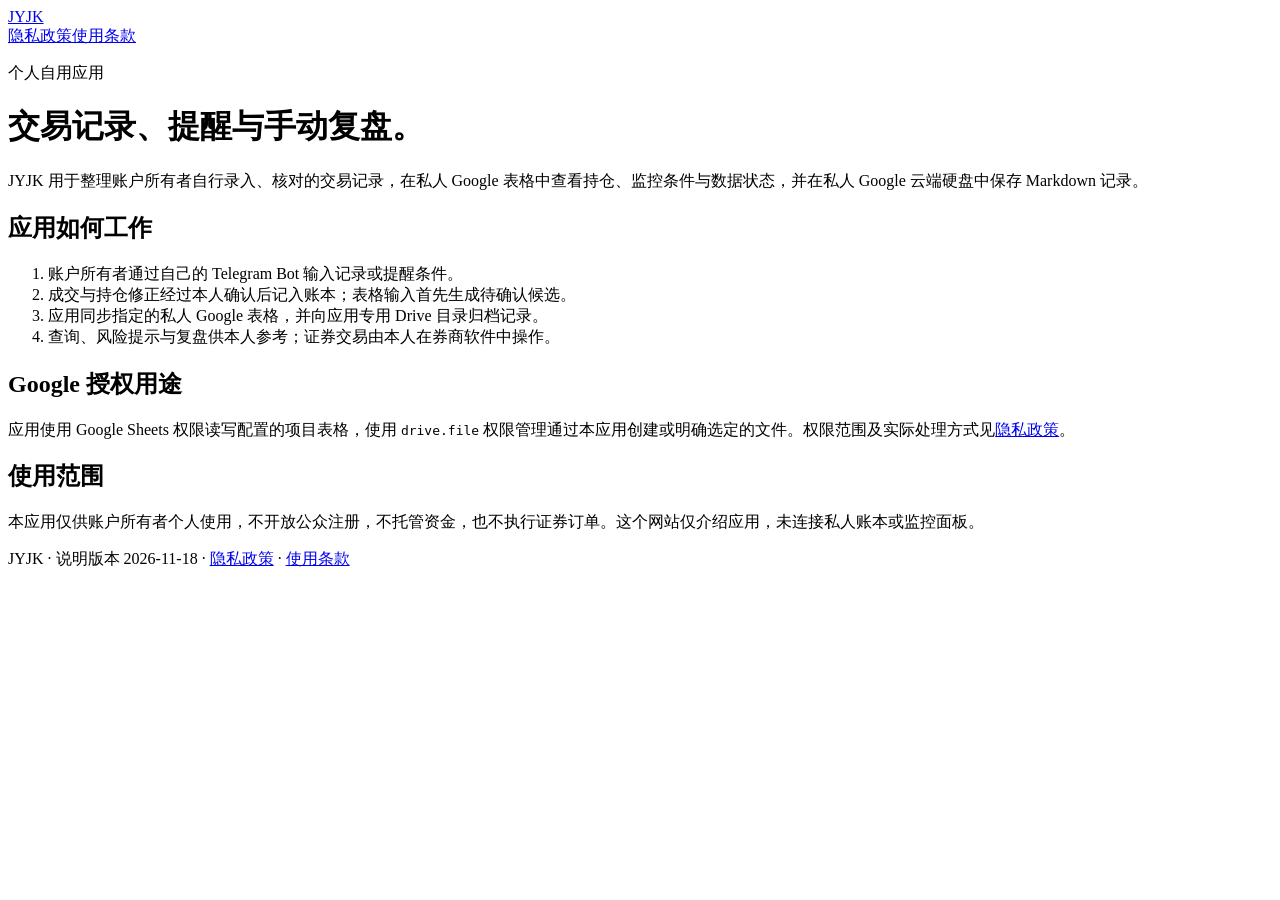
==== index.html @ 74f6f43c "Publish JYJK public application overview" ====
<!doctype html>
<html lang="zh-CN">
<meta charset="utf-8">
<meta name="viewport" content="width=device-width,initial-scale=1">
<title>JYJK · 个人交易记录与监控</title>
<link rel="stylesheet" href="style.css">
<header><a href="index.html" class="brand">JYJK</a><nav><a href="privacy.html">隐私政策</a><a href="terms.html">使用条款</a></nav></header>
<main>
<p class="eyebrow">个人自用应用</p>
<h1>交易记录、提醒与手动复盘。</h1>
<p class="lead">JYJK 用于整理账户所有者自行录入、核对的交易记录，在私人 Google 表格中查看持仓、监控条件与数据状态，并在私人 Google 云端硬盘中保存 Markdown 记录。</p>
<section><h2>应用如何工作</h2><ol><li>账户所有者通过自己的 Telegram Bot 输入记录或提醒条件。</li><li>成交与持仓修正经过本人确认后记入账本；表格输入首先生成待确认候选。</li><li>应用同步指定的私人 Google 表格，并向应用专用 Drive 目录归档记录。</li><li>查询、风险提示与复盘供本人参考；证券交易由本人在券商软件中操作。</li></ol></section>
<section><h2>Google 授权用途</h2><p>应用使用 Google Sheets 权限读写配置的项目表格，使用 <code>drive.file</code> 权限管理通过本应用创建或明确选定的文件。权限范围及实际处理方式见<a href="privacy.html">隐私政策</a>。</p></section>
<section><h2>使用范围</h2><p>本应用仅供账户所有者个人使用，不开放公众注册，不托管资金，也不执行证券订单。这个网站仅介绍应用，未连接私人账本或监控面板。</p></section>
<footer>JYJK · 说明版本 2026-11-18 · <a href="privacy.html">隐私政策</a> · <a href="terms.html">使用条款</a></footer>
</main>
</html>
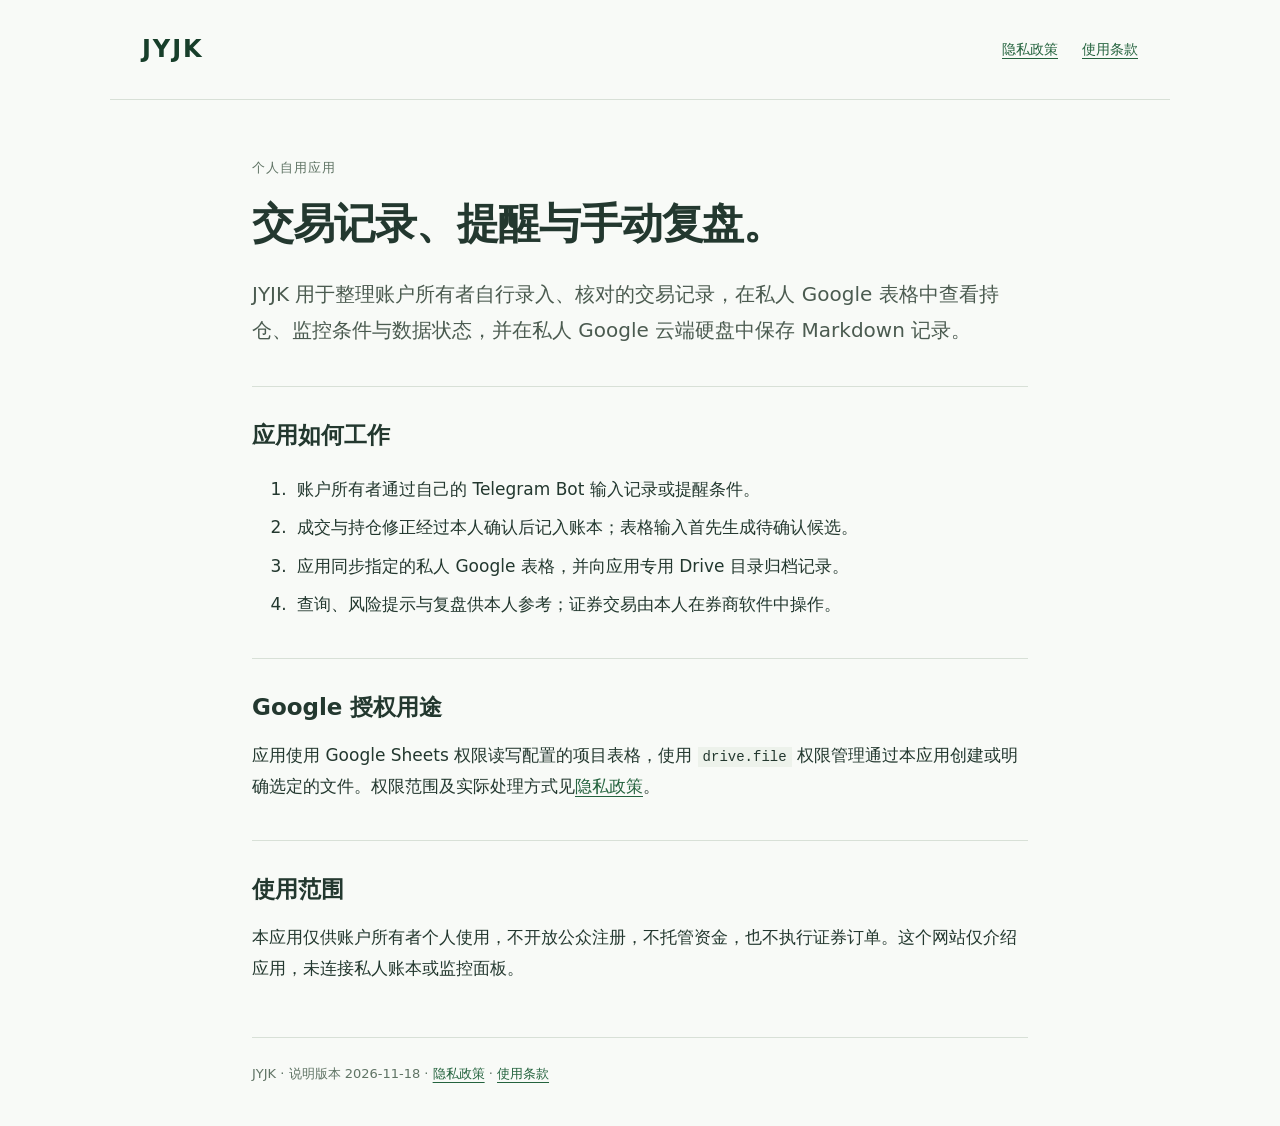
==== commit ae8b0c12: "Verify JYJK app homepage ownership in Google Search Console" ====
--- a/index.html
+++ b/index.html
@@ -1,9 +1,13 @@
 <!doctype html>
 <html lang="zh-CN">
+<head>
+<meta name="google-site-verification" content="FyUool7d5dvNjI5yx-rqc5xie_lGNw_8eJ6VnqX19LQ" />
 <meta charset="utf-8">
 <meta name="viewport" content="width=device-width,initial-scale=1">
 <title>JYJK · 个人交易记录与监控</title>
 <link rel="stylesheet" href="style.css">
+</head>
+<body>
 <header><a href="index.html" class="brand">JYJK</a><nav><a href="privacy.html">隐私政策</a><a href="terms.html">使用条款</a></nav></header>
 <main>
 <p class="eyebrow">个人自用应用</p>
@@ -14,4 +18,5 @@
 <section><h2>使用范围</h2><p>本应用仅供账户所有者个人使用，不开放公众注册，不托管资金，也不执行证券订单。这个网站仅介绍应用，未连接私人账本或监控面板。</p></section>
 <footer>JYJK · 说明版本 2026-11-18 · <a href="privacy.html">隐私政策</a> · <a href="terms.html">使用条款</a></footer>
 </main>
+</body>
 </html>
--- a/style.css
+++ b/style.css
@@ -0,0 +1 @@
+:root{color-scheme:light;font-family:system-ui,-apple-system,"PingFang SC","Microsoft YaHei",sans-serif;color:#23382f;background:#f8faf7;font-size:17px;line-height:1.8}*{box-sizing:border-box}body{margin:0}header{max-width:1060px;margin:auto;padding:28px 32px;display:flex;justify-content:space-between;gap:24px;border-bottom:1px solid #d8e0d7}.brand{font-size:24px;font-weight:750;letter-spacing:.08em;color:#173e2a;text-decoration:none}nav{display:flex;gap:24px;align-items:center;font-size:14px}a{color:#24633e;text-underline-offset:4px}a:hover{color:#123d25}main{max-width:840px;margin:auto;padding:56px 32px 40px}h1{font-size:clamp(28px,5vw,42px);line-height:1.35;letter-spacing:-.025em;font-weight:650;margin:12px 0 24px}h2{font-size:23px;font-weight:650;margin:0 0 12px}p{margin:0 0 16px}.eyebrow{font-size:13px;letter-spacing:.08em;color:#607465}.lead{font-size:20px;color:#4b5b50}section{margin-top:38px;padding-top:28px;border-top:1px solid #d8e0d7}li{padding-left:5px;margin:8px 0}code{font-size:14px;background:#edf2eb;padding:2px 5px;overflow-wrap:anywhere}footer{margin-top:54px;padding-top:24px;border-top:1px solid #d8e0d7;font-size:13px;color:#607465}@media(max-width:550px){header{padding:20px;align-items:flex-start}nav{gap:14px}main{padding:38px 20px}.lead{font-size:18px}}
